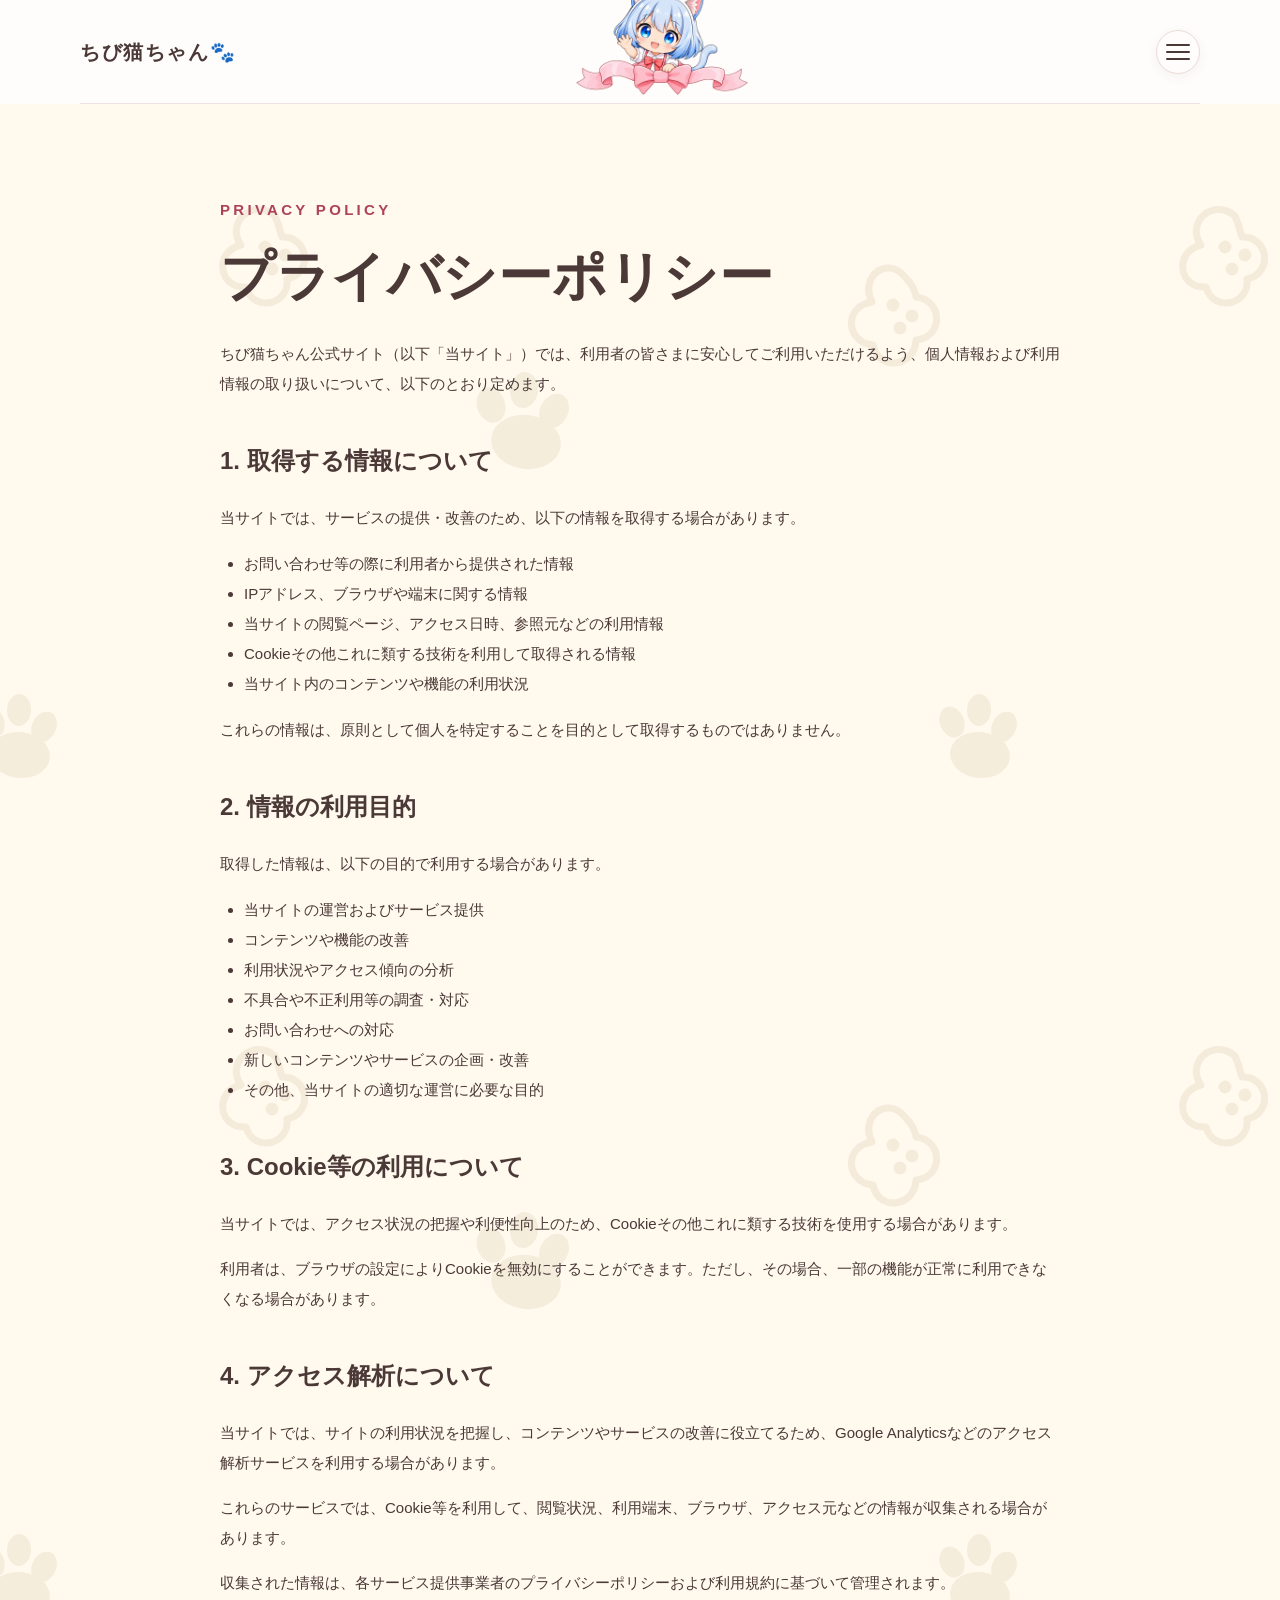
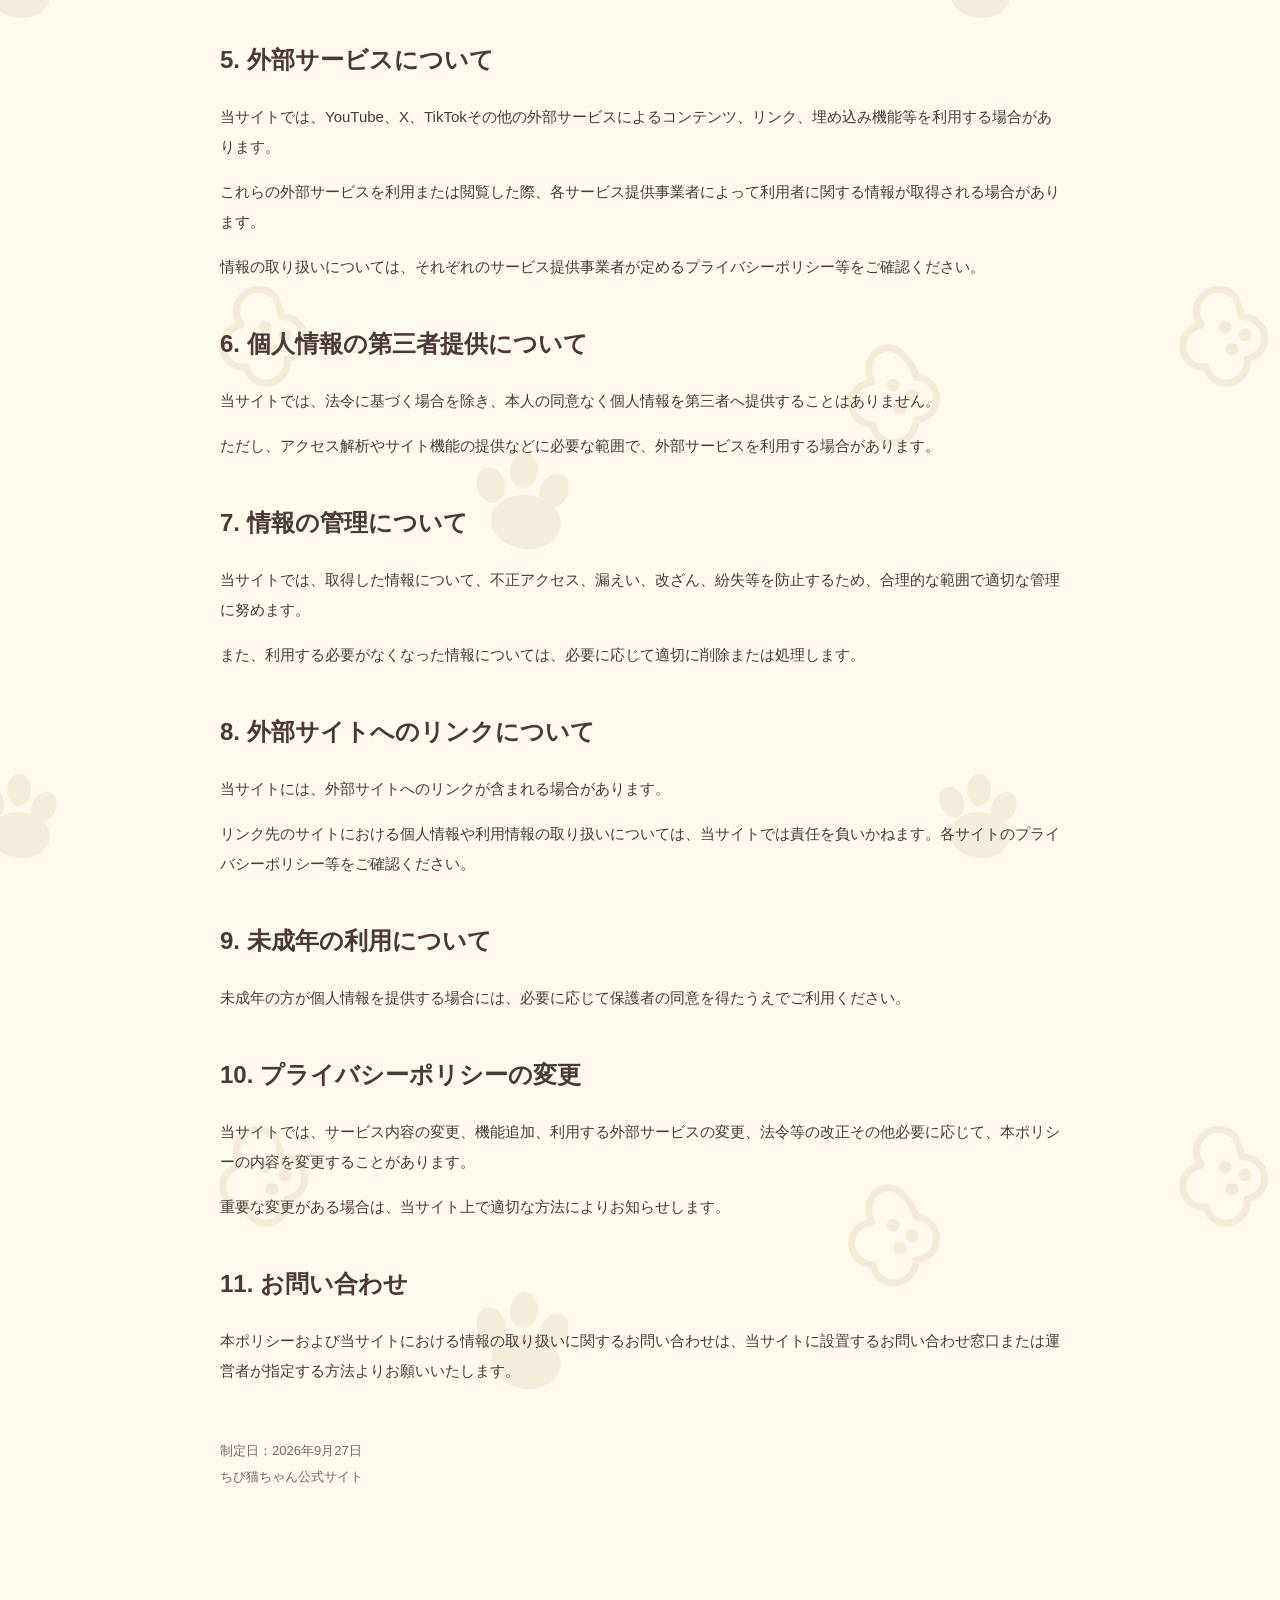
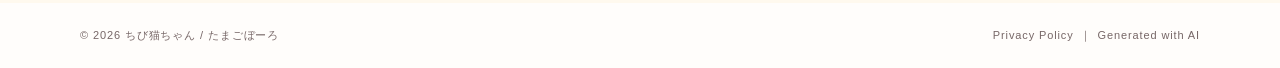
==== privacy.html @ f43643f1 "Create privacy.html" ====
<!doctype html>
<html lang="ja"><head><meta charset="utf-8"><meta name="viewport" content="width=device-width, initial-scale=1"><title>プライバシーポリシー | ちび猫ちゃん公式サイト</title><meta name="description" content="ちび猫ちゃん公式サイトのプライバシーポリシーです。"><link rel="canonical" href="https://chibi-nekochan.github.io/privacy.html"><link rel="icon" href="favicon.svg" type="image/svg+xml"><link rel="stylesheet" href="style-social-final.css?v=privacy-01"></head>
<body><a class="skip" href="#main">本文へ移動</a><div class="wrap"><header><img class="header-character" src="header-title-art.png" alt="" aria-hidden="true"><a class="brand" href="./">ちび猫ちゃん<span aria-hidden="true">🐾</span></a><button class="menu-toggle" type="button" aria-expanded="false" aria-controls="main-menu"><span class="menu-icon" aria-hidden="true"></span><span class="sr-only">メニューを開く</span></button><nav id="main-menu" aria-label="メインメニュー"><a href="index.html#about">ABOUT</a><a href="index.html#charm">LITTLE MOMENTS</a><a href="index.html#videos">VIDEOS</a><a href="index.html#social">SNS</a><a href="https://x.com/ShionKisahragi/status/2068076751985741829?s=20" target="_blank" rel="noopener noreferrer">GUIDELINES</a></nav></header></div>
<main id="main"><article class="policy wrap"><p class="eyebrow">PRIVACY POLICY</p><h1>プライバシーポリシー</h1><p>ちび猫ちゃん公式サイト（以下「当サイト」）では、利用者の皆さまに安心してご利用いただけるよう、個人情報および利用情報の取り扱いについて、以下のとおり定めます。</p>
<h2>1. 取得する情報について</h2><p>当サイトでは、サービスの提供・改善のため、以下の情報を取得する場合があります。</p><ul><li>お問い合わせ等の際に利用者から提供された情報</li><li>IPアドレス、ブラウザや端末に関する情報</li><li>当サイトの閲覧ページ、アクセス日時、参照元などの利用情報</li><li>Cookieその他これに類する技術を利用して取得される情報</li><li>当サイト内のコンテンツや機能の利用状況</li></ul><p>これらの情報は、原則として個人を特定することを目的として取得するものではありません。</p>
<h2>2. 情報の利用目的</h2><p>取得した情報は、以下の目的で利用する場合があります。</p><ul><li>当サイトの運営およびサービス提供</li><li>コンテンツや機能の改善</li><li>利用状況やアクセス傾向の分析</li><li>不具合や不正利用等の調査・対応</li><li>お問い合わせへの対応</li><li>新しいコンテンツやサービスの企画・改善</li><li>その他、当サイトの適切な運営に必要な目的</li></ul>
<h2>3. Cookie等の利用について</h2><p>当サイトでは、アクセス状況の把握や利便性向上のため、Cookieその他これに類する技術を使用する場合があります。</p><p>利用者は、ブラウザの設定によりCookieを無効にすることができます。ただし、その場合、一部の機能が正常に利用できなくなる場合があります。</p>
<h2>4. アクセス解析について</h2><p>当サイトでは、サイトの利用状況を把握し、コンテンツやサービスの改善に役立てるため、Google Analyticsなどのアクセス解析サービスを利用する場合があります。</p><p>これらのサービスでは、Cookie等を利用して、閲覧状況、利用端末、ブラウザ、アクセス元などの情報が収集される場合があります。</p><p>収集された情報は、各サービス提供事業者のプライバシーポリシーおよび利用規約に基づいて管理されます。</p>
<h2>5. 外部サービスについて</h2><p>当サイトでは、YouTube、X、TikTokその他の外部サービスによるコンテンツ、リンク、埋め込み機能等を利用する場合があります。</p><p>これらの外部サービスを利用または閲覧した際、各サービス提供事業者によって利用者に関する情報が取得される場合があります。</p><p>情報の取り扱いについては、それぞれのサービス提供事業者が定めるプライバシーポリシー等をご確認ください。</p>
<h2>6. 個人情報の第三者提供について</h2><p>当サイトでは、法令に基づく場合を除き、本人の同意なく個人情報を第三者へ提供することはありません。</p><p>ただし、アクセス解析やサイト機能の提供などに必要な範囲で、外部サービスを利用する場合があります。</p>
<h2>7. 情報の管理について</h2><p>当サイトでは、取得した情報について、不正アクセス、漏えい、改ざん、紛失等を防止するため、合理的な範囲で適切な管理に努めます。</p><p>また、利用する必要がなくなった情報については、必要に応じて適切に削除または処理します。</p>
<h2>8. 外部サイトへのリンクについて</h2><p>当サイトには、外部サイトへのリンクが含まれる場合があります。</p><p>リンク先のサイトにおける個人情報や利用情報の取り扱いについては、当サイトでは責任を負いかねます。各サイトのプライバシーポリシー等をご確認ください。</p>
<h2>9. 未成年の利用について</h2><p>未成年の方が個人情報を提供する場合には、必要に応じて保護者の同意を得たうえでご利用ください。</p>
<h2>10. プライバシーポリシーの変更</h2><p>当サイトでは、サービス内容の変更、機能追加、利用する外部サービスの変更、法令等の改正その他必要に応じて、本ポリシーの内容を変更することがあります。</p><p>重要な変更がある場合は、当サイト上で適切な方法によりお知らせします。</p>
<h2>11. お問い合わせ</h2><p>本ポリシーおよび当サイトにおける情報の取り扱いに関するお問い合わせは、当サイトに設置するお問い合わせ窓口または運営者が指定する方法よりお願いいたします。</p><p class="policy-date">制定日：2026年9月27日<br>ちび猫ちゃん公式サイト</p></article></main>
<div class="wrap"><footer><span>© 2026 ちび猫ちゃん / たまごぼーろ</span><span class="footer-links"><a href="privacy.html">Privacy Policy</a><span aria-hidden="true">｜</span><span>Generated with AI</span></span></footer></div><script>const menuButton=document.querySelector('.menu-toggle');const menu=document.querySelector('#main-menu');menuButton.addEventListener('click',()=>{const open=menuButton.getAttribute('aria-expanded')==='true';menuButton.setAttribute('aria-expanded',String(!open));menu.classList.toggle('is-open',!open);menuButton.querySelector('.sr-only').textContent=open?'メニューを開く':'メニューを閉じる'});menu.querySelectorAll('a').forEach(link=>link.addEventListener('click',()=>{menuButton.setAttribute('aria-expanded','false');menu.classList.remove('is-open');menuButton.querySelector('.sr-only').textContent='メニューを開く'}));</script></body></html>
---- style-social-final.css ----
:root{color-scheme:light;--ink:#263e52;--muted:#586c7a;--paper:#fffdf9;--blue:#e7f1f8;--accent:#a63e4e}*{box-sizing:border-box}html{scroll-behavior:smooth}body{margin:0;background:var(--paper);color:var(--ink);font-family:"Hiragino Kaku Gothic ProN","Yu Gothic",sans-serif;line-height:1.9}a{color:inherit;text-underline-offset:.25em}a:focus-visible{outline:3px solid var(--accent);outline-offset:6px}.skip{position:absolute;left:20px;top:-100px}.skip:focus{top:12px;background:white;padding:8px;z-index:2}.wrap{width:min(1120px,calc(100% - 48px));margin:auto}header{display:flex;align-items:center;justify-content:space-between;padding:26px 0;gap:24px}.brand{font-weight:800;text-decoration:none;font-size:20px;letter-spacing:.08em}nav{display:flex;gap:24px;font-size:13px}nav a{text-decoration:none}.hero{min-height:650px;display:grid;grid-template-columns:1fr 1fr;align-items:center;gap:50px;padding:70px 0 100px}.eyebrow{color:var(--accent);font-size:12px;letter-spacing:.22em;font-weight:700}h1{font-size:clamp(44px,6vw,76px);line-height:1.35;letter-spacing:.06em;margin:28px 0 16px}.english{font-size:14px;letter-spacing:.25em;color:var(--muted)}.intro{margin:36px 0;max-width:32em}.button{display:inline-block;padding:14px 28px;border:1px solid var(--ink);border-radius:999px;text-decoration:none;font-size:14px}.button:hover{background:var(--ink);color:white}.portrait{background:var(--blue);border-radius:48% 48% 16px 16px;overflow:hidden;aspect-ratio:4/5}.portrait img{width:100%;height:100%;object-fit:contain;display:block}.text-only{grid-template-columns:1fr;min-height:530px}.about{background:var(--blue);padding:80px 0}.section-grid{display:grid;grid-template-columns:1fr 2fr;gap:60px}h2{font-size:30px;line-height:1.5;margin:10px 0 24px}.social{padding:80px 0}.social-links{display:flex;flex-wrap:wrap;gap:16px}.creator{border-top:1px solid #d9e0e3;padding:40px 0;display:flex;justify-content:space-between;gap:24px}.creator p{margin:0}.creator small{color:var(--muted)}footer{padding:22px 0;font-size:11px;letter-spacing:.08em;color:var(--muted)}@media(max-width:700px){.wrap{width:calc(100% - 36px)}header{padding:20px 0;gap:12px}.brand{font-size:17px}nav{gap:14px;font-size:12px}.hero{grid-template-columns:1fr;padding:40px 0 60px;gap:32px;min-height:0}h1{font-size:46px}.portrait{max-width:440px;width:100%;margin:auto}.intro{margin:24px 0}.section-grid{grid-template-columns:1fr;gap:12px}.about,.social{padding:52px 0}.creator{flex-direction:column;gap:12px}}@media(prefers-reduced-motion:reduce){html{scroll-behavior:auto}}
/* Keep the About character clear of the paper pattern. */
section.about{background:#fff0f0!important}

:root{--paper:#fffdfb;--ink:#4b3937;--muted:#776767;--blue:#edf3fa;--accent:#ad425a}header{border-bottom:1px solid #eee4e2}.hero{gap:40px;padding:56px 0 76px;min-height:670px}h1{font-size:clamp(44px,5.6vw,72px);letter-spacing:.01em;white-space:nowrap}.portrait{background:#fff7f3;border-radius:220px 220px 28px 28px;aspect-ratio:4/5}.portrait img{object-fit:cover;object-position:center}.intro{font-size:17px;line-height:2.2}.about{position:relative;overflow:hidden;background:#fff0f0}.about .section-grid{position:relative;z-index:1}.about-character{position:absolute;right:-5vw;top:50%;width:min(42vw,480px);transform:translateY(-50%);opacity:.14;pointer-events:none;user-select:none}.about-lead{font-size:28px;font-weight:700;margin-top:0}.about-final{margin-top:26px;font-weight:700;line-height:1.9}.profile{margin:30px 0 0}.profile div{display:flex;gap:24px;border-top:1px solid #e7d5d5;padding:12px 0}.profile dt{font-size:13px;min-width:65px;color:var(--muted)}.profile dd{margin:0;font-size:14px}.design{padding:90px 0}.section-heading{display:flex;justify-content:space-between;align-items:center;gap:24px;margin-bottom:30px}.section-heading>p{font-size:14px;color:var(--muted)}.design-image{display:block;max-width:760px;margin:auto;border:1px solid #f0e5e5;border-radius:20px;overflow:hidden;background:white}.design-image img{display:block;width:100%;height:auto}.image-note{text-align:center;color:var(--muted);font-size:12px}.social{background:var(--blue);border-radius:24px;padding:48px;text-align:center;margin-bottom:80px}.social-links{justify-content:center;margin-top:24px}.social-links a{min-width:160px;background:#fff}.social-links a:hover{background:var(--ink)}.creator{padding:30px 0}.creator .english{font-size:11px}@media(max-width:700px){header{gap:10px}.brand{font-size:16px}nav{gap:12px;font-size:11px}.hero{padding:32px 0 48px;gap:28px;min-height:0}.hero h1{font-size:clamp(37px,10.8vw,60px)}.hero .eyebrow{margin-top:0}.hero .intro{font-size:15px}.portrait{max-width:370px;aspect-ratio:4/5}.section-heading{display:block}.design{padding:52px 0}.social{padding:32px 20px;margin-bottom:48px}.about-lead{font-size:20px;letter-spacing:-.02em;line-height:1.55}.about-copy>p:not(.about-lead){font-size:15px;line-height:1.95;letter-spacing:.015em}.about-final{font-size:15px!important;line-height:1.8!important;letter-spacing:.02em}.profile div{gap:12px}h2{font-size:25px}.social-links a{min-width:130px}}

.portrait{background:#fffaf4}.portrait img{object-fit:contain;padding:18px}

.charm{padding:90px 0 100px}.charm-heading{text-align:center;margin-bottom:45px}.charm-heading h2{font-size:34px;margin-bottom:18px}.charm-heading>p:last-child{color:var(--muted);font-size:15px;line-height:2}.charm-grid{display:grid;grid-template-columns:repeat(3,minmax(0,1fr));gap:26px}.charm-card{overflow:hidden;border-radius:180px 180px 20px 20px;background:#fff3f1}.charm-card:nth-child(2){background:#eef3fb}.charm-card:nth-child(3){background:#fff5e7}.image-open{display:block;width:100%;padding:0;border:0;background:transparent;cursor:zoom-in}.charm-card img{display:block;width:100%;height:auto;aspect-ratio:1;object-fit:cover}.charm-copy{padding:28px 24px 32px}.moment{font-size:10px;letter-spacing:.17em;color:var(--accent)}.charm-copy h3{font-size:20px;margin:13px 0 16px;line-height:1.7}.charm-copy p{font-size:13px;line-height:2.1;margin:0}@media(max-width:850px) and (min-width:701px){.charm-grid{gap:14px}.charm-copy{padding:20px 16px}.charm-copy h3{font-size:17px}}@media(max-width:700px){.charm{padding:40px 0}.charm-heading{margin-bottom:24px}.charm-heading h2{font-size:25px}.charm-grid{grid-template-columns:1fr;gap:14px;max-width:480px;margin:auto}.charm-card{display:grid;grid-template-columns:clamp(96px,28vw,128px) minmax(0,1fr);align-items:center;border-radius:18px;padding:12px;gap:14px}.charm-card img{width:100%;height:auto;aspect-ratio:1;border-radius:14px}.charm-copy{padding:0;min-width:0}.moment{font-size:9px;letter-spacing:.08em}.charm-copy h3{font-size:16px;line-height:1.6;margin:5px 0 7px}.charm-copy p{font-size:12px;line-height:1.8}.charm-copy br{display:none}}@media(max-width:360px){.charm-card{grid-template-columns:84px minmax(0,1fr);padding:10px;gap:10px}.charm-copy h3{font-size:15px}}.image-dialog{border:0;border-radius:20px;max-width:min(92vw,920px);max-height:92vh;padding:12px;background:#fff}.image-dialog::backdrop{background:rgba(50,35,35,.72)}.image-dialog img{display:block;max-width:100%;max-height:calc(92vh - 24px);width:auto;height:auto;border-radius:12px}.dialog-close{position:absolute;top:20px;right:20px;width:42px;height:42px;border:0;border-radius:50%;background:rgba(255,255,255,.94);color:var(--ink);font-size:28px;line-height:1;cursor:pointer;box-shadow:0 2px 12px rgba(0,0,0,.16)}
@media(max-width:700px){.about-character{width:330px;right:-135px;top:120px;transform:none;opacity:.15}.about-copy{max-width:100%}.about-copy p{position:relative}.about-lead{white-space:normal}}


/* About: tailored line breaks and character backdrop */
.mobile-break{display:none}
@media(max-width:700px){
  .mobile-break{display:inline}
  .about-character{width:430px;max-width:none;right:-155px;top:100px;opacity:.24}
}


.sr-only{position:absolute;width:1px;height:1px;padding:0;margin:-1px;overflow:hidden;clip:rect(0,0,0,0);white-space:nowrap;border:0}
.menu-toggle{display:none;border:0;background:transparent;color:var(--ink);padding:8px;cursor:pointer}.menu-icon,.menu-icon::before,.menu-icon::after{display:block;width:24px;height:2px;border-radius:2px;background:currentColor;transition:transform .2s ease}.menu-icon{position:relative}.menu-icon::before,.menu-icon::after{content:"";position:absolute;left:0}.menu-icon::before{top:-7px}.menu-icon::after{top:7px}
@media(max-width:700px){header{position:relative}.menu-toggle{display:block;margin-left:auto}header nav{display:none;position:absolute;z-index:10;right:0;top:100%;min-width:150px;padding:12px 16px;background:#fffdfb;border:1px solid #eee4e2;border-radius:14px;box-shadow:0 10px 24px rgba(75,57,55,.12)}header nav.is-open{display:grid;gap:8px}header nav a{padding:6px 2px}.menu-toggle[aria-expanded="true"] .menu-icon{background:transparent}.menu-toggle[aria-expanded="true"] .menu-icon::before{transform:translateY(7px) rotate(45deg)}.menu-toggle[aria-expanded="true"] .menu-icon::after{transform:translateY(-7px) rotate(-45deg)}}


.social-links .social-icon{display:grid;place-items:center;min-width:0;width:62px;height:62px;padding:0;border-radius:50%;font-family:Arial,sans-serif;font-size:27px;font-weight:700;line-height:1}.social-links .social-icon:hover{background:var(--ink);color:#fff}@media(max-width:700px){.social-links{gap:18px}.social-links .social-icon{width:56px;height:56px;font-size:24px}}

.social-icon svg{display:block;width:28px;height:28px}.social-youtube svg{width:33px;height:25px}.social-tiktok svg{width:31px;height:31px}.social-icon .x-mark{font-size:27px;line-height:1}header{overflow:visible;isolation:isolate;z-index:100}.header-character{position:absolute;z-index:-1;left:52%;top:-24px;width:180px;max-width:none;transform:translateX(-50%);opacity:1;pointer-events:none;user-select:none}.brand,header nav,.menu-toggle{position:relative;z-index:1}.social-main{margin:12px 0 24px;font-size:clamp(24px,3.2vw,34px);font-weight:700;line-height:1.55}.social-note{margin:22px 0 0;font-size:13px;color:var(--muted)}.social .social-links{margin-top:0}@media(max-width:700px){.header-character{width:132px;top:-18px;opacity:1}.social-main{font-size:24px;margin:8px 0 22px}.social-note{font-size:12px;margin-top:18px}}


/* One menu pattern on every screen: the panel floats over the page, so the header rule never moves. */
header{
  position:relative;
  isolation:isolate;
  min-height:104px;
  padding:20px 0;
  border-bottom:0;
  overflow:visible;
}
header::after{
  content:"";
  position:absolute;
  z-index:0;
  right:0;
  bottom:0;
  left:0;
  height:1px;
  background:#eee4e2;
}
.menu-toggle{
  position:relative;
  z-index:2;
  display:grid;
  place-items:center;
  width:44px;
  height:44px;
  margin-left:auto;
  padding:8px;
  border:1px solid #eadbd8;
  border-radius:50%;
  background:#fffdfb;
  box-shadow:0 3px 12px rgba(75,57,55,.06);
}
header nav{
  position:absolute;
  z-index:20;
  top:calc(100% + 10px);
  right:0;
  display:none;
  width:min(280px,calc(100vw - 48px));
  padding:10px 18px;
  border:1px solid #eadbd8;
  border-radius:16px;
  background:#fffdfb;
  box-shadow:0 14px 30px rgba(75,57,55,.14);
  font-size:14px;
}
header nav.is-open{display:grid;gap:0}
header nav a{display:block;padding:10px 3px;text-align:left}
header nav a+a{border-top:1px solid #f1e8e5}
@media(max-width:700px){
  header{min-height:78px;padding:12px 0}
  .menu-toggle{width:40px;height:40px}
  header nav{top:calc(100% + 8px);right:0;width:min(260px,calc(100vw - 36px));font-size:13px}
}


/* Keep the compact cards easy to read on iPhone widths. */
.mobile-card-break{display:none}
@media(max-width:700px){
  .charm-copy .mobile-card-break{display:block}
  .charm-copy p{line-height:1.76}
  .social-main{font-size:clamp(21px,6.2vw,24px);white-space:nowrap;letter-spacing:-.025em}
}


/* A quiet social-media scene sits behind the follow links without competing with them. */
.social{position:relative;isolation:isolate;overflow:hidden}
.social>*:not(.social-character){position:relative;z-index:1}
.social-character{position:absolute;z-index:0;inset:0;width:100%;height:100%;object-fit:cover;object-position:center;opacity:.27;pointer-events:none;user-select:none}
footer{position:relative;display:block;min-height:22px}
footer span{display:block}
footer a{position:absolute;right:0;top:0;text-decoration:none;text-align:right}
footer a:hover{text-decoration:underline}
@media(max-width:700px){
  .social-character{inset:auto -2% -3% auto;width:128%;height:128%;opacity:.31;object-position:center}
  footer{font-size:10px}
}


/* A soft paper layer behind the content: pale orange with very quiet cookie and paw marks. */
main{position:relative;isolation:isolate;background:#fff9ee}
main::before{content:"";position:absolute;z-index:-1;inset:0;pointer-events:none;background-image:url("data:image/svg+xml,%3Csvg xmlns='http://www.w3.org/2000/svg' width='960' height='840' viewBox='0 0 960 840'%3E%3Cg fill='none' stroke='%23d8c5a6' stroke-width='7' stroke-linecap='round' stroke-linejoin='round' opacity='.28'%3E%3Cpath d='M115 112c-22-19-50 7-34 29-28 7-22 44 5 42 8 27 44 17 41-8 27-6 21-43-5-42-2-8-4-14-7-21Z'/%3E%3Ccircle cx='105' cy='143' r='3' fill='%23d8c5a6'/%3E%3Ccircle cx='125' cy='151' r='3' fill='%23d8c5a6'/%3E%3Ccircle cx='112' cy='165' r='3' fill='%23d8c5a6'/%3E%3Cpath d='M745 173c-18-22-46 0-33 25-29 4-26 41 1 43 5 27 42 22 43-5 28-3 27-40 0-43-1-8-5-14-11-20Z'/%3E%3Ccircle cx='733' cy='201' r='3' fill='%23d8c5a6'/%3E%3Ccircle cx='752' cy='212' r='3' fill='%23d8c5a6'/%3E%3Ccircle cx='740' cy='224' r='3' fill='%23d8c5a6'/%3E%3C/g%3E%3Cg fill='%23d8c5a6' opacity='.25'%3E%3Cellipse cx='331' cy='301' rx='14' ry='18' transform='rotate(-18 331 301)'/%3E%3Cellipse cx='364' cy='286' rx='14' ry='18' transform='rotate(8 364 286)'/%3E%3Cellipse cx='394' cy='307' rx='14' ry='18' transform='rotate(27 394 307)'/%3E%3Cellipse cx='366' cy='338' rx='35' ry='27' transform='rotate(8 366 338)'/%3E%3Cellipse cx='792' cy='618' rx='12' ry='16' transform='rotate(-22 792 618)'/%3E%3Cellipse cx='819' cy='606' rx='12' ry='16' transform='rotate(3 819 606)'/%3E%3Cellipse cx='844' cy='623' rx='12' ry='16' transform='rotate(26 844 623)'/%3E%3Cellipse cx='820' cy='651' rx='30' ry='23' transform='rotate(6 820 651)'/%3E%3C/g%3E%3C/svg%3E");background-size:960px 840px;background-position:center top;background-repeat:repeat}
.about{background:transparent}
/* Keep the pattern above the paper color but beneath every section. */
main::before{z-index:0}
main>*{position:relative;z-index:1}
/* Separate section layers and color tones. */
.about{background:#fff0f0}
.charm-card:nth-child(3){background:#f3ece8}
@media(min-width:701px){.social-character{inset:auto -1% 0 auto;width:min(52%,520px);height:100%;object-fit:contain;object-position:right bottom;opacity:.22}}


/* Video embeds */
.videos{padding:90px 0 100px}
.videos-heading{text-align:center;margin-bottom:38px}
.videos-heading h2{margin-bottom:12px}
.videos-heading>p:last-child{color:var(--muted);font-size:15px}
.video-grid{display:grid;grid-template-columns:repeat(2,minmax(0,1fr));gap:28px;align-items:start;max-width:900px;margin:auto}
.video-card{min-width:0;padding:22px;border:1px solid #eadbd8;border-radius:24px;background:rgba(255,253,251,.9);box-shadow:0 10px 28px rgba(75,57,55,.05)}
.video-card h3{margin:0 0 14px;font-size:16px;letter-spacing:.08em;color:var(--accent)}
.video-frame{overflow:hidden;border-radius:16px;background:#201919;aspect-ratio:9 / 16}
.video-frame iframe{display:block;width:100%;height:100%;border:0}
.tiktok-frame{display:flex;justify-content:center;min-height:520px;overflow:hidden;border-radius:16px;background:#fff}
.tiktok-frame .tiktok-embed{max-width:100%!important;min-width:0!important;margin:0!important}
@media(max-width:700px){.videos{padding:52px 0}.videos-heading{margin-bottom:24px}.videos-heading h2{font-size:25px}.video-grid{grid-template-columns:1fr;gap:18px;max-width:420px}.video-card{padding:16px;border-radius:20px}.tiktok-frame{min-height:500px}.videos-heading>p:last-child{font-size:13px}}


/* TikTok player/v1 uses the same 9:16 frame as the Shorts player. */
.tiktok-frame{min-height:0;aspect-ratio:9 / 16}
.tiktok-frame iframe{display:block;width:100%;height:100%;border:0}
footer{display:flex;align-items:center;justify-content:space-between;gap:16px}
footer span{display:block}
footer .footer-links{display:flex;align-items:center;justify-content:flex-end;gap:.55em;text-align:right}
footer a{position:static;text-decoration:none}
footer a:hover{text-decoration:underline}
@media(max-width:700px){footer{align-items:flex-start;flex-direction:column;gap:4px}footer .footer-links{justify-content:flex-start;text-align:left}}

/* Privacy policy */
.policy{padding:76px 0 100px;max-width:840px}
.policy h1{font-size:clamp(36px,5vw,54px);white-space:normal;margin:12px 0 26px}
.policy h2{margin-top:44px;font-size:24px}
.policy p,.policy li{font-size:15px;line-height:2}
.policy ul{padding-left:1.5em}
.policy .policy-date{margin-top:52px;color:var(--muted);font-size:13px}
@media(max-width:700px){.policy{padding:48px 0 64px}.policy h2{margin-top:34px;font-size:21px}.policy p,.policy li{font-size:14px}}
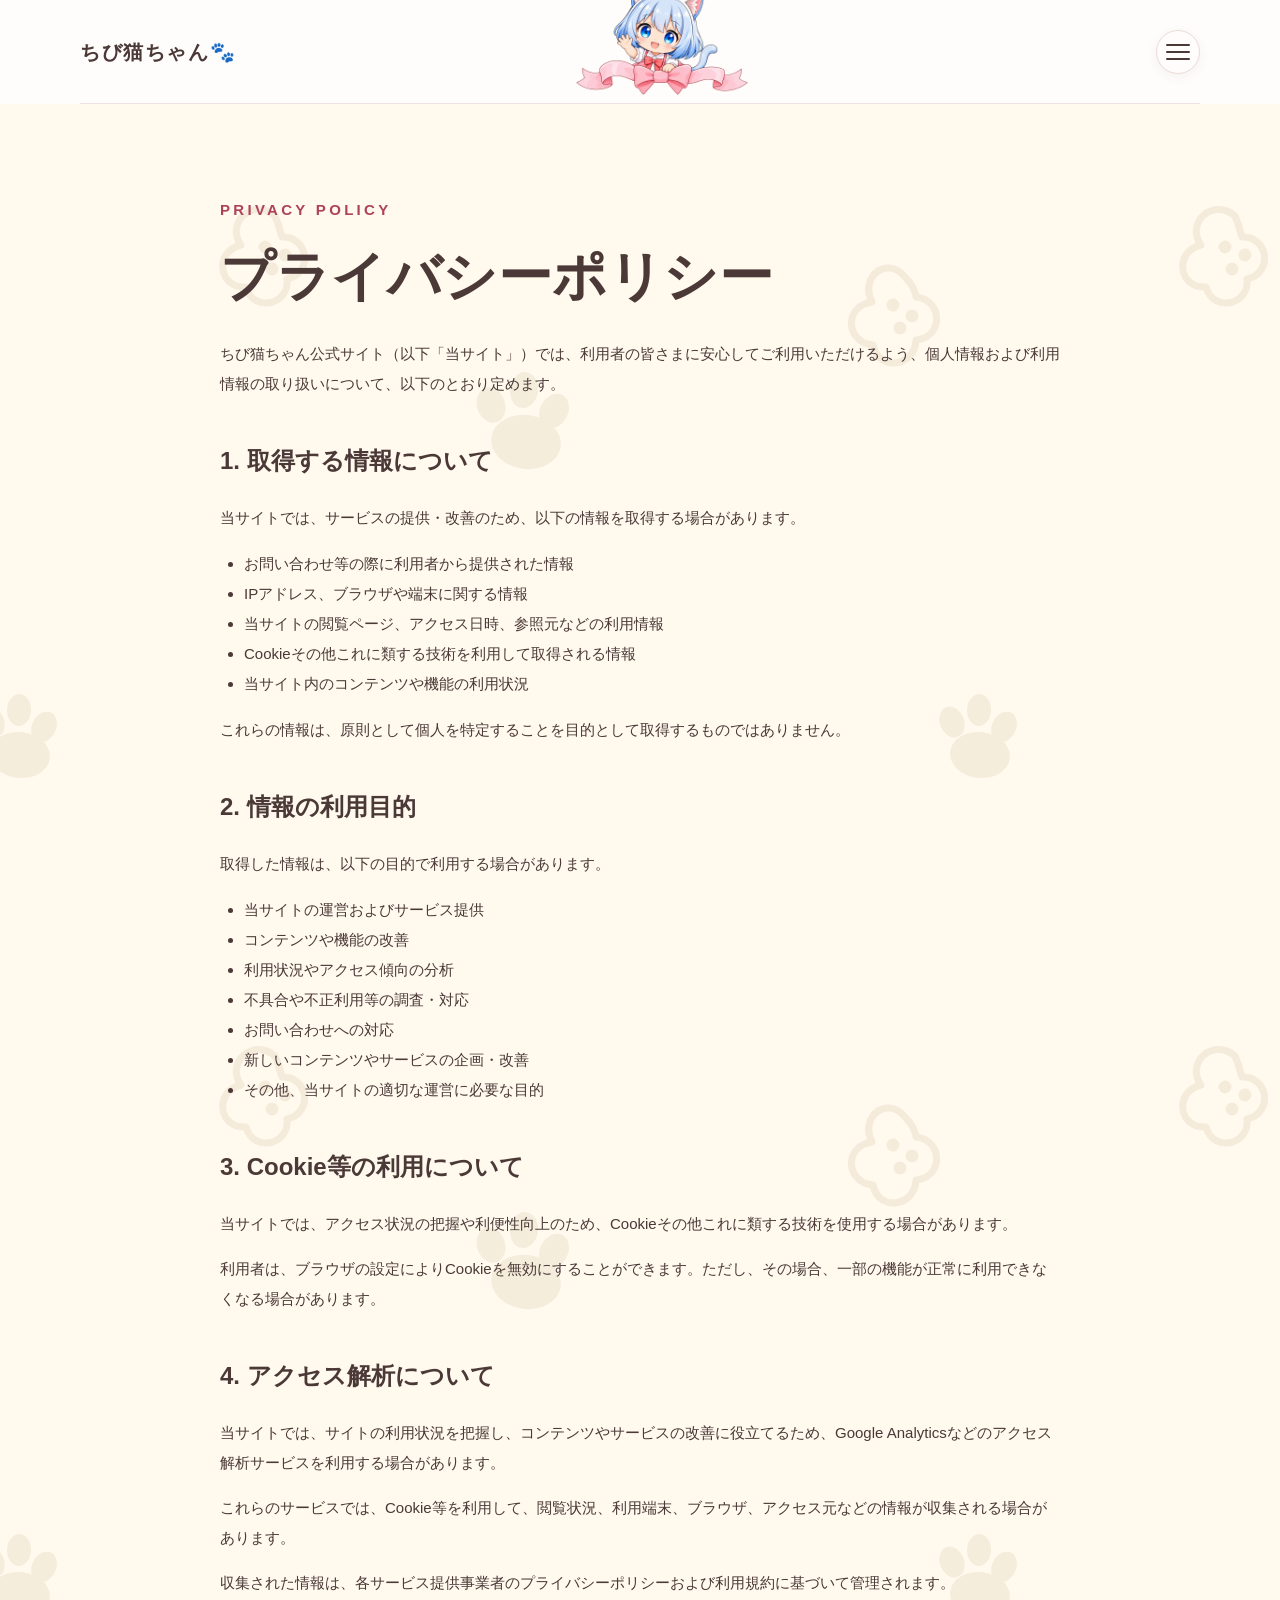
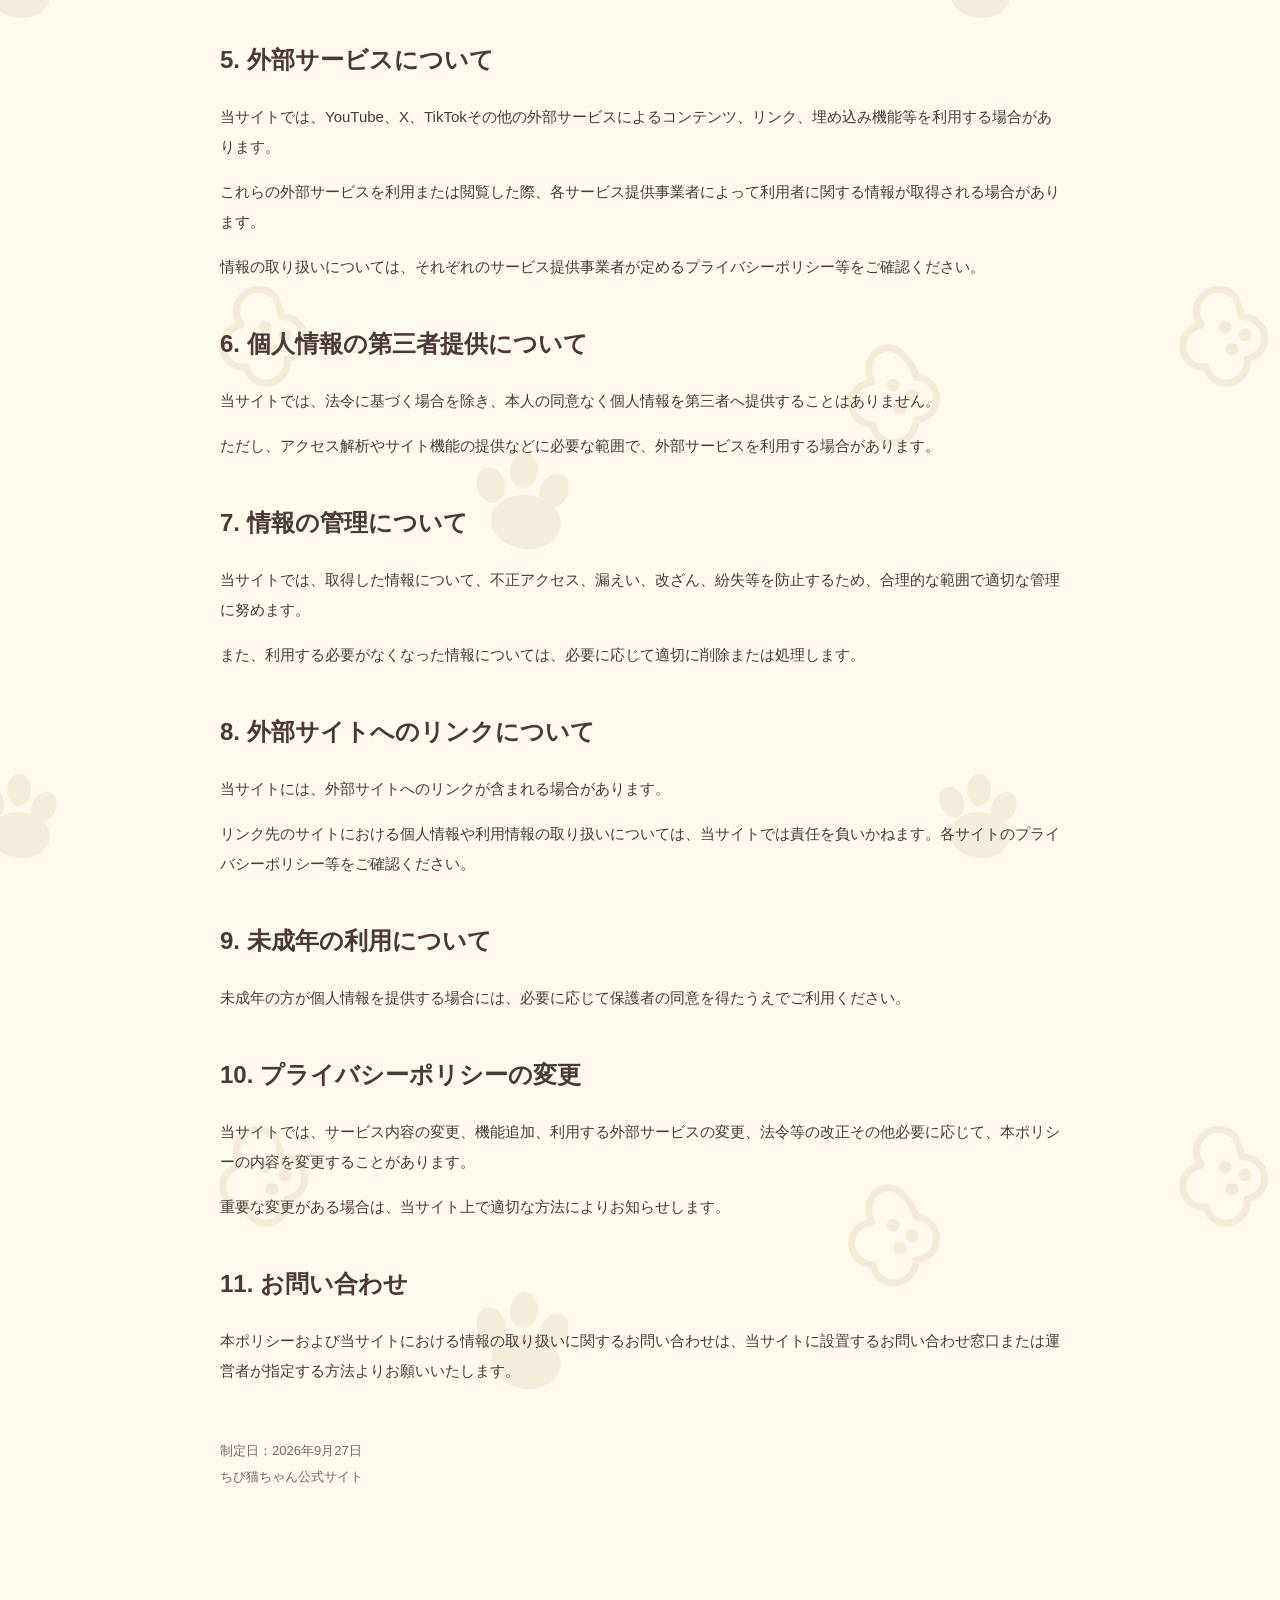
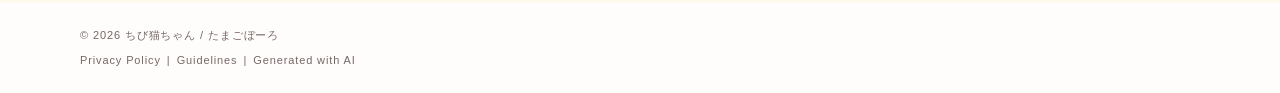
==== commit addd5703: "Update privacy.html" ====
--- a/privacy.html
+++ b/privacy.html
@@ -13,4 +13,4 @@
 <h2>9. 未成年の利用について</h2><p>未成年の方が個人情報を提供する場合には、必要に応じて保護者の同意を得たうえでご利用ください。</p>
 <h2>10. プライバシーポリシーの変更</h2><p>当サイトでは、サービス内容の変更、機能追加、利用する外部サービスの変更、法令等の改正その他必要に応じて、本ポリシーの内容を変更することがあります。</p><p>重要な変更がある場合は、当サイト上で適切な方法によりお知らせします。</p>
 <h2>11. お問い合わせ</h2><p>本ポリシーおよび当サイトにおける情報の取り扱いに関するお問い合わせは、当サイトに設置するお問い合わせ窓口または運営者が指定する方法よりお願いいたします。</p><p class="policy-date">制定日：2026年9月27日<br>ちび猫ちゃん公式サイト</p></article></main>
-<div class="wrap"><footer><span>© 2026 ちび猫ちゃん / たまごぼーろ</span><span class="footer-links"><a href="privacy.html">Privacy Policy</a><span aria-hidden="true">｜</span><span>Generated with AI</span></span></footer></div><script>const menuButton=document.querySelector('.menu-toggle');const menu=document.querySelector('#main-menu');menuButton.addEventListener('click',()=>{const open=menuButton.getAttribute('aria-expanded')==='true';menuButton.setAttribute('aria-expanded',String(!open));menu.classList.toggle('is-open',!open);menuButton.querySelector('.sr-only').textContent=open?'メニューを開く':'メニューを閉じる'});menu.querySelectorAll('a').forEach(link=>link.addEventListener('click',()=>{menuButton.setAttribute('aria-expanded','false');menu.classList.remove('is-open');menuButton.querySelector('.sr-only').textContent='メニューを開く'}));</script></body></html>
+<div class="wrap"><footer><span>© 2026 ちび猫ちゃん / たまごぼーろ</span><span class="footer-links"><a href="privacy.html">Privacy Policy</a><span aria-hidden="true"> | </span><a href="https://x.com/ShionKisahragi/status/2068076751985741829?s=20" target="_blank" rel="noopener noreferrer">Guidelines</a><span aria-hidden="true"> | </span><span>Generated with AI</span></span></footer></div><script>const menuButton=document.querySelector('.menu-toggle');const menu=document.querySelector('#main-menu');menuButton.addEventListener('click',()=>{const open=menuButton.getAttribute('aria-expanded')==='true';menuButton.setAttribute('aria-expanded',String(!open));menu.classList.toggle('is-open',!open);menuButton.querySelector('.sr-only').textContent=open?'メニューを開く':'メニューを閉じる'});menu.querySelectorAll('a').forEach(link=>link.addEventListener('click',()=>{menuButton.setAttribute('aria-expanded','false');menu.classList.remove('is-open');menuButton.querySelector('.sr-only').textContent='メニューを開く'}));</script></body></html>
--- a/style-social-final.css
+++ b/style-social-final.css
@@ -154,3 +154,7 @@
 .policy ul{padding-left:1.5em}
 .policy .policy-date{margin-top:52px;color:var(--muted);font-size:13px}
 @media(max-width:700px){.policy{padding:48px 0 64px}.policy h2{margin-top:34px;font-size:21px}.policy p,.policy li{font-size:14px}}
+
+/* Keep the complete footer left-aligned at every viewport size. */
+footer{align-items:flex-start;justify-content:flex-start;flex-direction:column;gap:4px}
+footer .footer-links{justify-content:flex-start;text-align:left}
